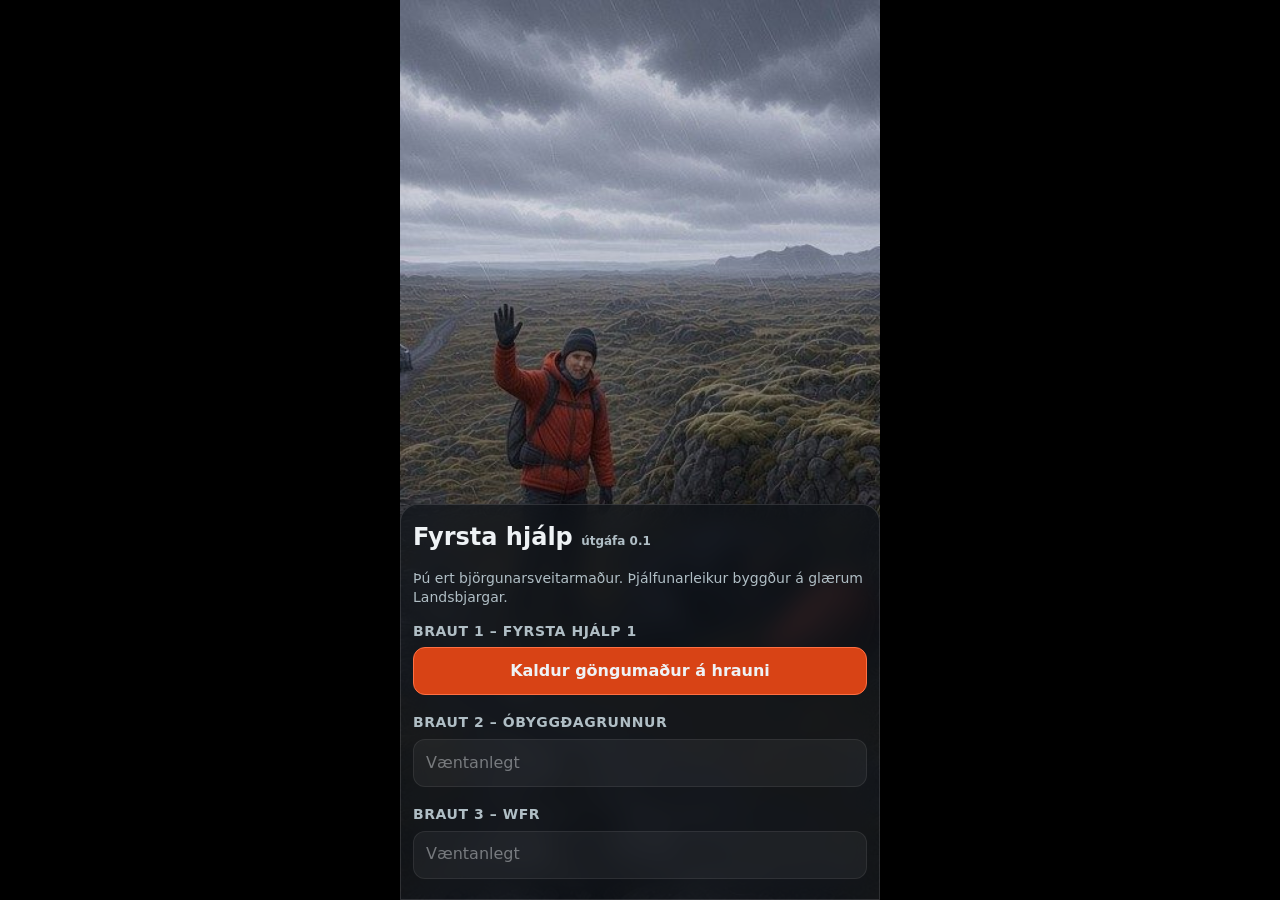
==== index.html @ 261ee788 "Útgáfa 0.1" ====
<!doctype html><html lang="is"><head><meta charset="utf-8">
<meta name="viewport" content="width=device-width,initial-scale=1,maximum-scale=1,user-scalable=no,viewport-fit=cover">
<meta name="theme-color" content="#14181d"><meta name="mobile-web-app-capable" content="yes"><meta name="apple-mobile-web-app-capable" content="yes"><meta name="apple-mobile-web-app-status-bar-style" content="black-translucent"><meta name="apple-mobile-web-app-title" content="Fyrsta hjálp">
<link rel="manifest" href="manifest.webmanifest"><link rel="apple-touch-icon" href="img/icon-192.png"><link rel="icon" href="img/icon-192.png">
<title>Fyrsta hjálp – leikur</title><link rel="stylesheet" href="style.css?v=0.1"></head>
<body><div id="app"></div><script src="scenarios/index.js?v=0.1"></script><script src="game.js?v=0.1"></script></body></html>
---- style.css ----
*{box-sizing:border-box;-webkit-tap-highlight-color:transparent}
html,body{margin:0;height:100%;overflow:hidden;background:#000;color:#eef2f5;font:16px/1.4 system-ui,-apple-system,"Segoe UI",Roboto,sans-serif;overscroll-behavior:none;-webkit-user-select:none;user-select:none}
#app{position:fixed;inset:0;margin:0 auto;max-width:480px;overflow:hidden;background:#111}
.pano{position:absolute;inset:0;overflow:hidden;touch-action:none;cursor:grab;z-index:0}
.track{position:absolute;left:0;top:0;height:100%;will-change:transform}
.track img{height:100%;width:auto;display:block;pointer-events:none;-webkit-user-drag:none}
.hot{position:absolute;width:48px;height:48px;min-height:48px;margin:-24px 0 0 -24px;border-radius:50%;border:3px solid #fff;background:rgba(230,80,40,.85);color:#fff;font-weight:700;font-size:18px;padding:0;text-align:center;box-shadow:0 0 0 0 rgba(255,255,255,.7);animation:pulse 2s infinite}
.hot.seen{background:rgba(40,150,90,.85);animation:none}
@keyframes pulse{70%{box-shadow:0 0 0 14px rgba(255,255,255,0)}100%{box-shadow:0 0 0 0 rgba(255,255,255,0)}}
.glass{background:rgba(14,18,24,.72);-webkit-backdrop-filter:blur(12px);backdrop-filter:blur(12px);border:1px solid rgba(255,255,255,.12)}
.hud{position:absolute;z-index:3;left:8px;top:calc(env(safe-area-inset-top) + 8px);display:flex;gap:4px;flex-wrap:wrap;max-width:calc(100% - 16px);pointer-events:none}
.hud span{border-radius:14px;padding:3px 9px;font-size:13px}
.panbar{position:absolute;z-index:2;left:50%;transform:translateX(-50%);bottom:calc(env(safe-area-inset-bottom) + 66px);width:90px;height:5px;border-radius:3px;background:rgba(255,255,255,.25);pointer-events:none}
.panbar i{position:absolute;top:0;height:100%;border-radius:3px;background:rgba(255,255,255,.85)}
.swipehint{position:absolute;z-index:2;left:50%;transform:translateX(-50%);bottom:calc(env(safe-area-inset-bottom) + 76px);font-size:12px;color:#fff;text-shadow:0 1px 3px #000;pointer-events:none;white-space:nowrap}
.drawer{position:absolute;z-index:4;left:0;right:0;bottom:0;height:88dvh;display:flex;flex-direction:column;border-radius:18px 18px 0 0;transition:transform .28s cubic-bezier(.2,.8,.2,1);will-change:transform}
.drawer.drag{transition:none}
.grab{flex:none;height:56px;min-height:56px;width:100%;margin:0;border:0;border-radius:18px 18px 0 0;background:none;display:flex;flex-direction:column;align-items:center;justify-content:center;gap:3px;padding:4px 12px 0;touch-action:none;text-align:center}
.grab .bars{width:42px;height:14px;display:flex;flex-direction:column;justify-content:space-between}
.grab .bars b{display:block;height:3px;border-radius:2px;background:rgba(255,255,255,.75)}
.grab .lbl{font-size:12px;color:#cfd8dc;max-width:100%;overflow:hidden;text-overflow:ellipsis;white-space:nowrap}
.badge{display:inline-block;min-width:18px;height:18px;line-height:18px;border-radius:9px;background:#e53935;color:#fff;font-size:11px;font-weight:700;padding:0 5px;margin-right:6px}
.dbody{flex:1;overflow-y:auto;overscroll-behavior:contain;-webkit-overflow-scrolling:touch;min-height:0;padding:0 12px calc(env(safe-area-inset-bottom) + 12px)}
.msg{background:rgba(255,255,255,.08);border-left:4px solid #64b5f6;border-radius:8px;padding:8px 10px;margin:0 0 8px;font-size:15px}
.msg.good{border-color:#66bb6a}.msg.bad{border-color:#ef5350}.msg.info{border-color:#ffb74d}
h1{margin:0 0 4px;font-size:24px}h3{margin:10px 0 6px;font-size:14px;color:#b0bec5;text-transform:uppercase;letter-spacing:.04em}
button{font:inherit;color:#eef2f5;background:rgba(255,255,255,.1);border:1px solid rgba(255,255,255,.18);border-radius:12px;min-height:48px;padding:10px 12px;width:100%;margin:0 0 8px;text-align:left;cursor:pointer}
button:active{background:rgba(255,255,255,.22)}
button.primary{background:#d84315;border-color:#ff7043;text-align:center;font-weight:600}
button.done{opacity:.6}button:disabled{opacity:.45}
.m{color:#90a4ae;font-size:13px}
.tabs{display:flex;gap:6px;flex-wrap:wrap;margin:0 0 8px}
.tabs button{width:auto;flex:none;margin:0;border-radius:24px;padding:0 13px;text-align:center;font-size:14px}
.tabs button.on{background:#1e88e5;border-color:#64b5f6}
.res{display:flex;gap:10px;align-items:center}.res .ic{font-size:26px}.res small{display:block;color:#b0bec5;font-size:12px}
.full{position:absolute;inset:0;z-index:5;overflow-y:auto;padding:calc(env(safe-area-inset-top) + 14px) 12px calc(env(safe-area-inset-bottom) + 14px)}
.card{border-radius:14px;padding:12px;margin:0 0 10px}
.score{font-size:44px;font-weight:800}
.ok{color:#81c784}.no{color:#ef9a9a}.muted{color:#b0bec5;font-size:14px}
.step{border-top:1px solid rgba(255,255,255,.1);padding:8px 0;font-size:14px}.step .r{color:#90a4ae;font-size:12px}
table{width:100%;font-size:14px;border-collapse:collapse}td{padding:4px 0;border-top:1px solid rgba(255,255,255,.08)}td:last-child{text-align:right}
.log p{margin:0 0 6px;font-size:14px}.log .good{color:#a5d6a7}.log .bad{color:#ef9a9a}.log .info{color:#ffcc80}
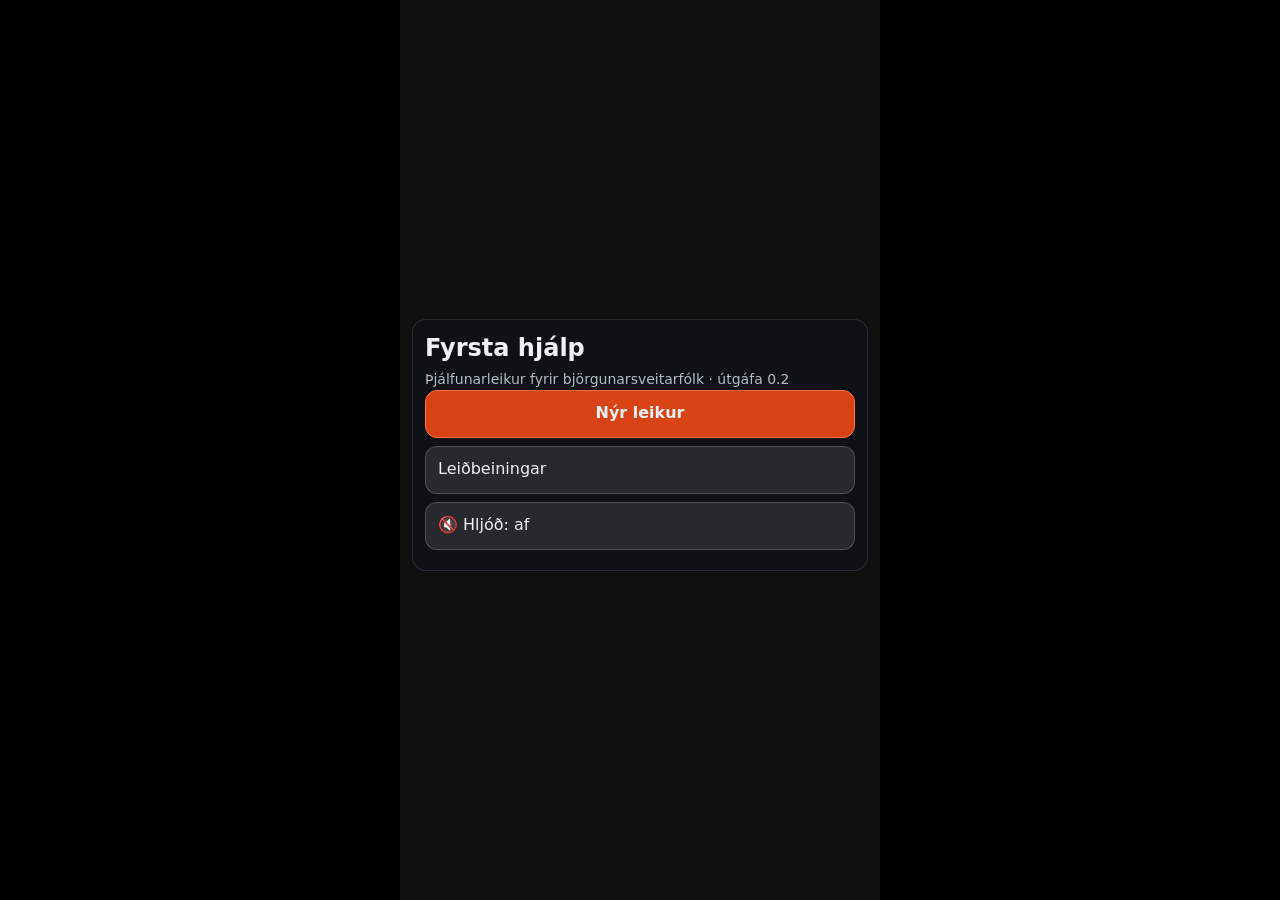
==== commit b14d80f8: "Útgáfa 0.2" ====
--- a/index.html
+++ b/index.html
@@ -1,6 +1,6 @@
 <!doctype html><html lang="is"><head><meta charset="utf-8">
 <meta name="viewport" content="width=device-width,initial-scale=1,maximum-scale=1,user-scalable=no,viewport-fit=cover">
 <meta name="theme-color" content="#14181d"><meta name="mobile-web-app-capable" content="yes"><meta name="apple-mobile-web-app-capable" content="yes"><meta name="apple-mobile-web-app-status-bar-style" content="black-translucent"><meta name="apple-mobile-web-app-title" content="Fyrsta hjálp">
-<link rel="manifest" href="manifest.webmanifest"><link rel="apple-touch-icon" href="img/icon-192.png"><link rel="icon" href="img/icon-192.png">
-<title>Fyrsta hjálp – leikur</title><link rel="stylesheet" href="style.css?v=0.1"></head>
-<body><div id="app"></div><script src="scenarios/index.js?v=0.1"></script><script src="game.js?v=0.1"></script></body></html>
+<link rel="manifest" href="manifest.webmanifest?v=0.2"><link rel="apple-touch-icon" href="img/icon-192.png?v=0.2"><link rel="icon" href="img/icon-192.png?v=0.2">
+<title>Fyrsta hjálp – leikur</title><link rel="stylesheet" href="style.css?v=0.2"></head>
+<body><div id="app"></div><script src="scenarios/index.js?v=0.2"></script><script src="game.js?v=0.2"></script></body></html>
--- a/style.css
+++ b/style.css
@@ -4,9 +4,11 @@
 .pano{position:absolute;inset:0;overflow:hidden;touch-action:none;cursor:grab;z-index:0}
 .track{position:absolute;left:0;top:0;height:100%;will-change:transform}
 .track img{height:100%;width:auto;display:block;pointer-events:none;-webkit-user-drag:none}
-.hot{position:absolute;width:48px;height:48px;min-height:48px;margin:-24px 0 0 -24px;border-radius:50%;border:3px solid #fff;background:rgba(230,80,40,.85);color:#fff;font-weight:700;font-size:18px;padding:0;text-align:center;box-shadow:0 0 0 0 rgba(255,255,255,.7);animation:pulse 2s infinite}
-.hot.seen{background:rgba(40,150,90,.85);animation:none}
-@keyframes pulse{70%{box-shadow:0 0 0 14px rgba(255,255,255,0)}100%{box-shadow:0 0 0 0 rgba(255,255,255,0)}}
+.hot{position:absolute;width:48px;height:48px;min-height:48px;margin:-24px 0 0 -24px;border-radius:50%;border:0;background:transparent;color:#fff;font-weight:700;font-size:14px;padding:0;text-align:center}
+.hot span{display:block;width:30px;height:30px;margin:9px;border-radius:50%;border:2px solid #fff;background:rgba(230,80,40,.9);line-height:26px;box-shadow:0 0 0 0 rgba(255,255,255,.7);animation:pulse 2s infinite}
+.hot.seen span{background:rgba(40,150,90,.9);animation:none}
+.hot:active{background:transparent}
+@keyframes pulse{70%{box-shadow:0 0 0 10px rgba(255,255,255,0)}100%{box-shadow:0 0 0 0 rgba(255,255,255,0)}}
 .glass{background:rgba(14,18,24,.72);-webkit-backdrop-filter:blur(12px);backdrop-filter:blur(12px);border:1px solid rgba(255,255,255,.12)}
 .hud{position:absolute;z-index:3;left:8px;top:calc(env(safe-area-inset-top) + 8px);display:flex;gap:4px;flex-wrap:wrap;max-width:calc(100% - 16px);pointer-events:none}
 .hud span{border-radius:14px;padding:3px 9px;font-size:13px}
@@ -40,3 +42,34 @@
 .step{border-top:1px solid rgba(255,255,255,.1);padding:8px 0;font-size:14px}.step .r{color:#90a4ae;font-size:12px}
 table{width:100%;font-size:14px;border-collapse:collapse}td{padding:4px 0;border-top:1px solid rgba(255,255,255,.08)}td:last-child{text-align:right}
 .log p{margin:0 0 6px;font-size:14px}.log .good{color:#a5d6a7}.log .bad{color:#ef9a9a}.log .info{color:#ffcc80}
+/* ---- 0.2 ---- */
+.hud{max-width:calc(100% - 76px)}
+.pausebtn{position:absolute;z-index:3;right:8px;top:calc(env(safe-area-inset-top) + 6px);width:48px;height:48px;min-height:48px;margin:0;padding:0;border-radius:50%;text-align:center;font-size:20px;line-height:1}
+.pano.fit{cursor:default}
+.fitbg{position:absolute;inset:-30px;background:center/cover no-repeat;filter:blur(18px) brightness(.55);transform:scale(1.05)}
+.fitbg.cover{inset:0;filter:none;transform:none}
+.stage{position:absolute;left:0;top:0}
+.stage img{width:100%;height:100%;display:block;pointer-events:none;-webkit-user-drag:none;border-radius:6px}
+#ov{position:absolute;inset:0;z-index:5;pointer-events:none}
+.pop{position:absolute;pointer-events:auto;max-width:min(320px,calc(100% - 20px));width:max-content;padding:10px 13px 6px;font-size:15px;line-height:1.35;animation:popin .16s ease-out}
+.pop.card{background:#1b232c;border:2px solid rgba(255,255,255,.35);border-radius:12px;color:#eef2f5;box-shadow:0 6px 22px rgba(0,0,0,.5)}
+.pop.card.top{border-left:5px solid #64b5f6}
+.pop.bubble{background:#fffdf5;color:#15181b;border:3px solid #15181b;border-radius:22px;font-family:"Chalkboard SE","Comic Neue","Comic Sans MS",system-ui,sans-serif;box-shadow:4px 5px 0 rgba(0,0,0,.45)}
+.pop .tail{position:absolute;width:18px;height:18px;background:inherit;border:inherit;border-radius:0;transform:rotate(45deg)}
+.pop .tail.down{bottom:-11px;border-top:0;border-left:0}
+.pop .tail.up{top:-11px;border-bottom:0;border-right:0}
+.pop.bubble .tail.down{bottom:-12px}.pop.bubble .tail.up{top:-12px}
+.pop .who{font-weight:700;font-size:13px;opacity:.75;margin-bottom:2px}
+.pop .say{font-size:13px;font-style:italic;opacity:.7;margin-bottom:4px}
+.pop .reply{font-size:16px;font-weight:600}
+.pop .note{font-size:13px;opacity:.75;margin-top:5px}
+.pop .ln{margin:0 0 5px}.pop .ln.good{color:#a5d6a7}.pop .ln.bad{color:#ef9a9a}.pop .ln.info{color:#ffcc80}.pop .ln.h{font-weight:700}
+.pop .close-hint{font-size:11px;opacity:.55;text-align:right;margin-top:4px}
+@keyframes popin{from{opacity:0;transform:scale(.92)}to{opacity:1;transform:none}}
+.full.menu{display:flex;flex-direction:column;justify-content:center}
+.overlay{z-index:8;background:rgba(0,0,0,.55);display:flex;flex-direction:column;justify-content:center}
+.overlay .card{max-height:100%;overflow-y:auto}
+input[type=text]{font:inherit;font-size:18px;width:100%;min-height:52px;padding:10px 14px;margin:6px 0 10px;border-radius:12px;border:1px solid rgba(255,255,255,.3);background:rgba(255,255,255,.1);color:#fff;-webkit-user-select:text;user-select:text}
+input[type=text]::placeholder{color:#90a4ae}
+.full button{margin-bottom:8px}
+.pop.bubble .events{margin-top:6px;padding:6px 8px;border-radius:10px;background:#1b232c;color:#eef2f5;font-family:system-ui,sans-serif;font-size:13px}
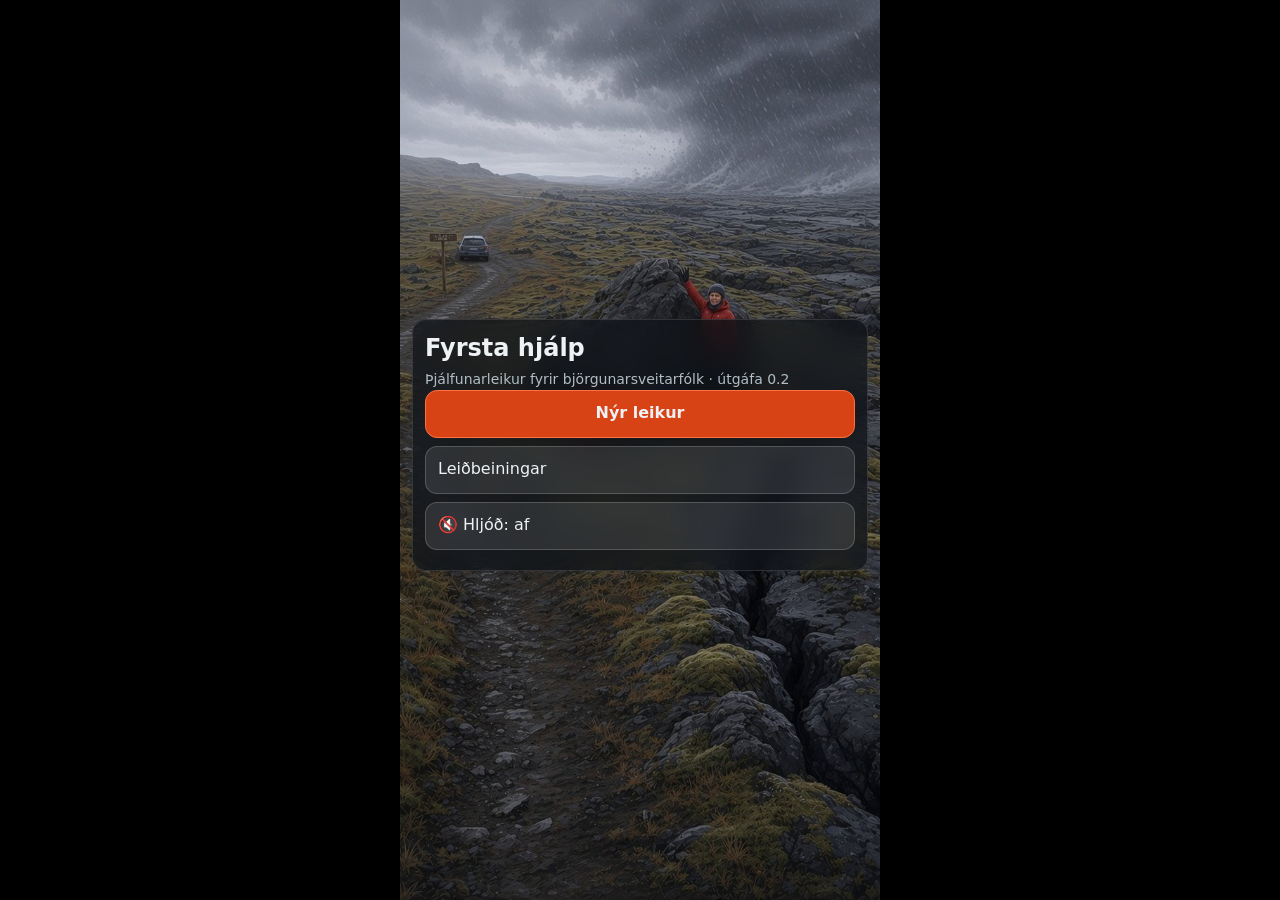
==== commit c6afc4fd: "Ný skyndiminnisútgáfa" ====
--- a/index.html
+++ b/index.html
@@ -1,6 +1,6 @@
 <!doctype html><html lang="is"><head><meta charset="utf-8">
 <meta name="viewport" content="width=device-width,initial-scale=1,maximum-scale=1,user-scalable=no,viewport-fit=cover">
 <meta name="theme-color" content="#14181d"><meta name="mobile-web-app-capable" content="yes"><meta name="apple-mobile-web-app-capable" content="yes"><meta name="apple-mobile-web-app-status-bar-style" content="black-translucent"><meta name="apple-mobile-web-app-title" content="Fyrsta hjálp">
-<link rel="manifest" href="manifest.webmanifest?v=0.2"><link rel="apple-touch-icon" href="img/icon-192.png?v=0.2"><link rel="icon" href="img/icon-192.png?v=0.2">
-<title>Fyrsta hjálp – leikur</title><link rel="stylesheet" href="style.css?v=0.2"></head>
-<body><div id="app"></div><script src="scenarios/index.js?v=0.2"></script><script src="game.js?v=0.2"></script></body></html>
+<link rel="manifest" href="manifest.webmanifest?v=0.2.1"><link rel="apple-touch-icon" href="img/icon-192.png?v=0.2.1"><link rel="icon" href="img/icon-192.png?v=0.2.1">
+<title>Fyrsta hjálp – leikur</title><link rel="stylesheet" href="style.css?v=0.2.1"></head>
+<body><div id="app"></div><script src="scenarios/index.js?v=0.2.1"></script><script src="game.js?v=0.2.1"></script></body></html>
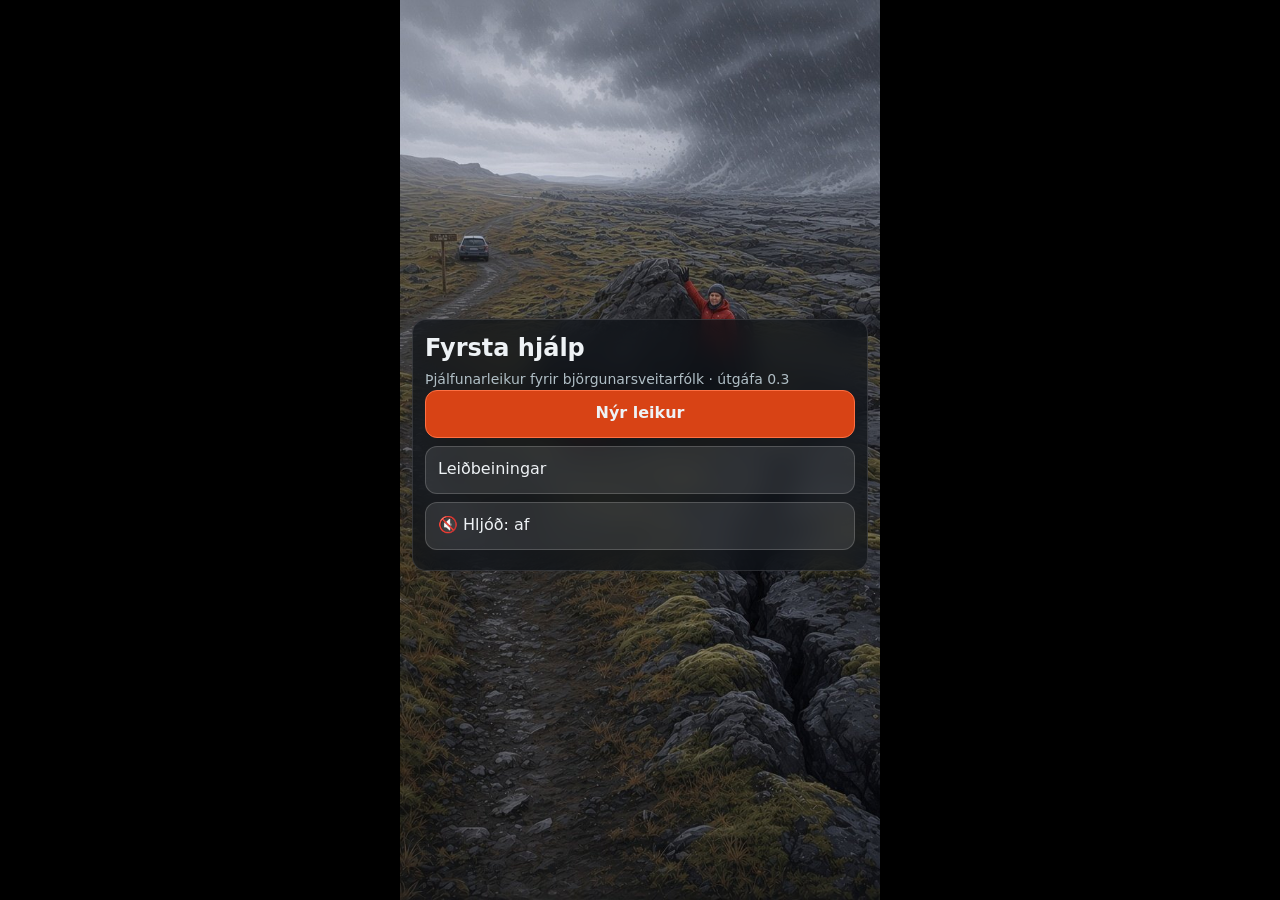
==== commit 03d79377: "Útgáfa 0.3" ====
--- a/index.html
+++ b/index.html
@@ -1,6 +1,6 @@
 <!doctype html><html lang="is"><head><meta charset="utf-8">
 <meta name="viewport" content="width=device-width,initial-scale=1,maximum-scale=1,user-scalable=no,viewport-fit=cover">
 <meta name="theme-color" content="#14181d"><meta name="mobile-web-app-capable" content="yes"><meta name="apple-mobile-web-app-capable" content="yes"><meta name="apple-mobile-web-app-status-bar-style" content="black-translucent"><meta name="apple-mobile-web-app-title" content="Fyrsta hjálp">
-<link rel="manifest" href="manifest.webmanifest?v=0.2.1"><link rel="apple-touch-icon" href="img/icon-192.png?v=0.2.1"><link rel="icon" href="img/icon-192.png?v=0.2.1">
-<title>Fyrsta hjálp – leikur</title><link rel="stylesheet" href="style.css?v=0.2.1"></head>
-<body><div id="app"></div><script src="scenarios/index.js?v=0.2.1"></script><script src="game.js?v=0.2.1"></script></body></html>
+<link rel="manifest" href="manifest.webmanifest?v=0.3"><link rel="apple-touch-icon" href="img/icon-192.png?v=0.3"><link rel="icon" href="img/icon-192.png?v=0.3">
+<title>Fyrsta hjálp – leikur</title><link rel="stylesheet" href="style.css?v=0.3"></head>
+<body><div id="app"></div><script src="scenarios/index.js?v=0.3"></script><script src="game.js?v=0.3"></script></body></html>
--- a/style.css
+++ b/style.css
@@ -73,3 +73,24 @@
 input[type=text]::placeholder{color:#90a4ae}
 .full button{margin-bottom:8px}
 .pop.bubble .events{margin-top:6px;padding:6px 8px;border-radius:10px;background:#1b232c;color:#eef2f5;font-family:system-ui,sans-serif;font-size:13px}
+/* ---- 0.3 ---- */
+.mini{position:absolute;z-index:3;right:8px;top:62px;width:180px;height:51px;border-radius:8px;border:2px solid rgba(255,255,255,.75);overflow:hidden;box-shadow:0 2px 10px rgba(0,0,0,.55);touch-action:none;cursor:pointer;background:#000}
+.mini .mimg{position:absolute;inset:0;background:center/100% 100% no-repeat;opacity:.9}
+.mini b{position:absolute;width:13px;height:13px;margin:-6.5px 0 0 -6.5px;border-radius:50%;background:#e65028;border:1px solid #fff;color:#fff;font-size:8px;line-height:11px;text-align:center;font-weight:700;pointer-events:none}
+.mini b.seen{background:#28965a}
+.mini .mview{position:absolute;top:0;bottom:0;border:2px solid #ffd54f;border-radius:4px;background:rgba(255,213,79,.12);box-shadow:0 0 0 999px rgba(0,0,0,.28);pointer-events:none}
+.more{position:absolute;left:0;right:0;z-index:2;height:44px;display:flex;align-items:flex-end;justify-content:center;padding-bottom:calc(env(safe-area-inset-bottom) + 4px);font-size:12px;color:#ffe082;font-weight:600;background:linear-gradient(to bottom,rgba(14,18,24,0),rgba(14,18,24,.95) 70%);pointer-events:none;opacity:0;transition:opacity .2s}
+.more.on{opacity:1}
+.dbody{flex:none;padding-bottom:calc(env(safe-area-inset-bottom) + 40px)}
+.pop .tail.left{left:-11px;border-top:0;border-right:0}
+.pop .tail.right{right:-11px;border-bottom:0;border-left:0}
+.pop.bubble .tail.left{left:-12px}.pop.bubble .tail.right{right:-12px}
+.missing{border:2px solid #ffb74d}
+.missing h2{margin:0 0 6px;font-size:20px;color:#ffcc80}
+.missing.perfect{border-color:#81c784}.missing.perfect h2{color:#a5d6a7}
+.lost{border-top:1px solid rgba(255,255,255,.12);padding:8px 0;font-size:14px}
+.lost .lh{display:flex;justify-content:space-between;gap:8px;align-items:baseline}
+.lost .lp{flex:none;font-size:18px;font-weight:800;color:#ef9a9a}
+.lost .lw{color:#ef9a9a;margin-top:3px}.lost .lt{color:#a5d6a7;margin-top:3px}
+.mini{transition:opacity .15s}
+.popon .mini{opacity:0;pointer-events:none}
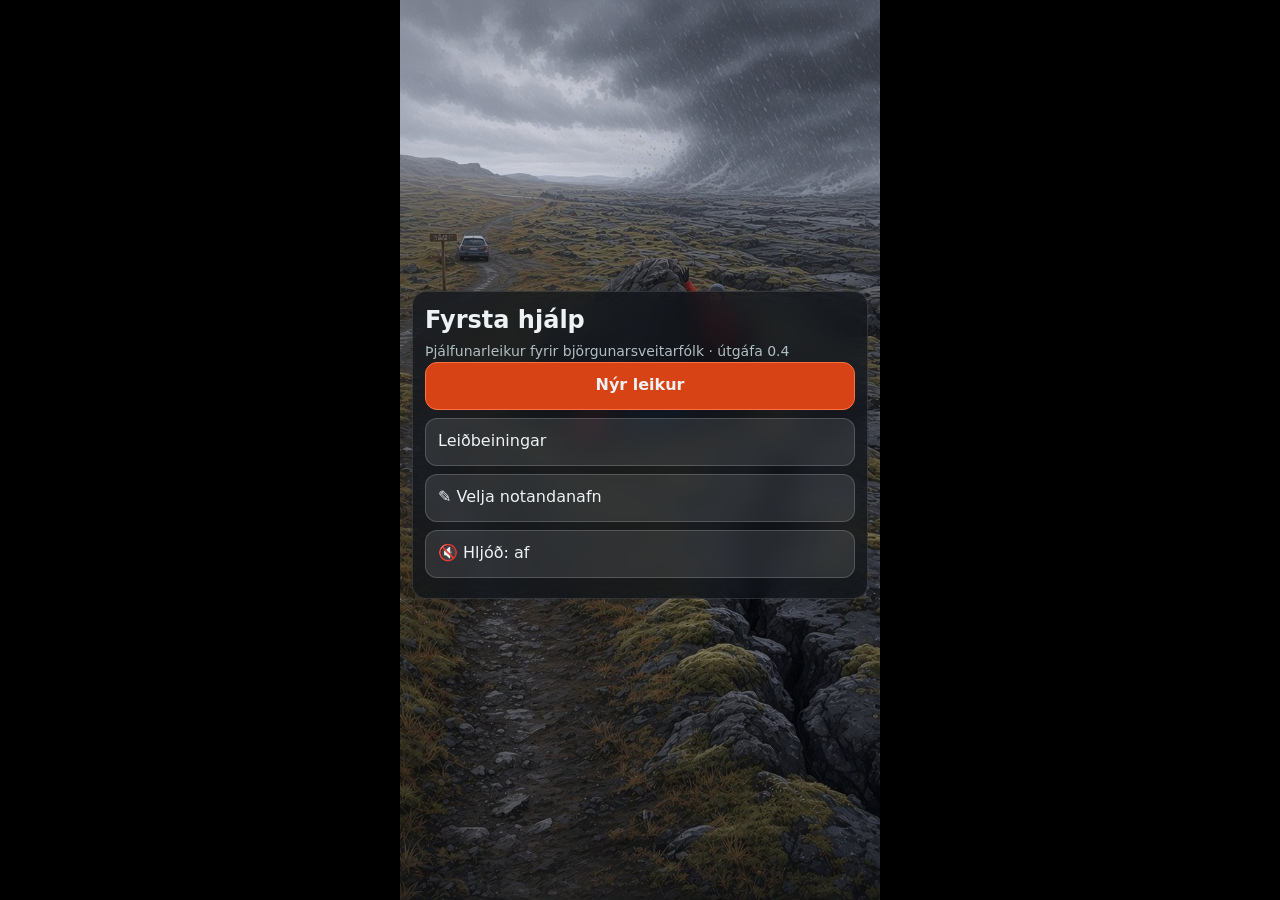
==== commit 0efbc57e: "Slóð eftir útgáfu: rót vísar á 0.4" ====
--- a/index.html
+++ b/index.html
@@ -1,6 +1,10 @@
 <!doctype html><html lang="is"><head><meta charset="utf-8">
-<meta name="viewport" content="width=device-width,initial-scale=1,maximum-scale=1,user-scalable=no,viewport-fit=cover">
-<meta name="theme-color" content="#14181d"><meta name="mobile-web-app-capable" content="yes"><meta name="apple-mobile-web-app-capable" content="yes"><meta name="apple-mobile-web-app-status-bar-style" content="black-translucent"><meta name="apple-mobile-web-app-title" content="Fyrsta hjálp">
-<link rel="manifest" href="manifest.webmanifest?v=0.3"><link rel="apple-touch-icon" href="img/icon-192.png?v=0.3"><link rel="icon" href="img/icon-192.png?v=0.3">
-<title>Fyrsta hjálp – leikur</title><link rel="stylesheet" href="style.css?v=0.3"></head>
-<body><div id="app"></div><script src="scenarios/index.js?v=0.3"></script><script src="game.js?v=0.3"></script></body></html>
+<meta name="viewport" content="width=device-width,initial-scale=1">
+<meta name="theme-color" content="#14181d">
+<link rel="manifest" href="manifest.webmanifest"><link rel="icon" href="img/icon-192.png"><link rel="apple-touch-icon" href="img/icon-192.png">
+<title>Fyrsta hjálp – leikur</title>
+<script>location.replace('./0.4/'+location.search+location.hash);</script>
+<meta http-equiv="refresh" content="0; url=./0.4/">
+<link rel="canonical" href="./0.4/">
+<style>body{background:#14181d;color:#eef2f5;font-family:system-ui,sans-serif;text-align:center;padding:3em 1em}a{color:#64b5f6}</style>
+</head><body><p>Fer í nýjustu útgáfu leiksins…</p><p><a href="./0.4/">Opna Fyrsta hjálp (útgáfa 0.4)</a></p></body></html>
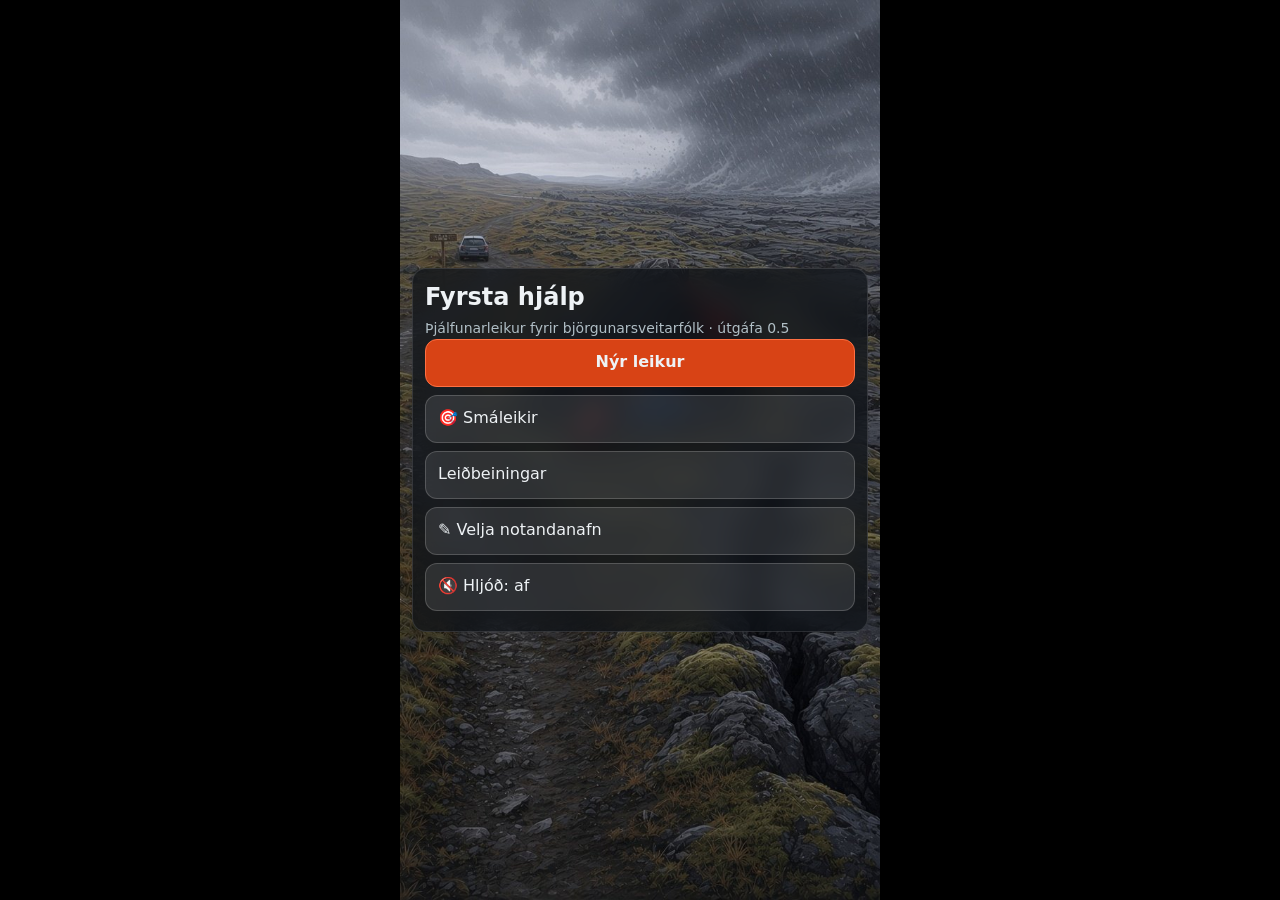
==== commit ee871eca: "Útgáfa 0.5: rót vísar á 0.5" ====
--- a/index.html
+++ b/index.html
@@ -3,8 +3,8 @@
 <meta name="theme-color" content="#14181d">
 <link rel="manifest" href="manifest.webmanifest"><link rel="icon" href="img/icon-192.png"><link rel="apple-touch-icon" href="img/icon-192.png">
 <title>Fyrsta hjálp – leikur</title>
-<script>location.replace('./0.4/'+location.search+location.hash);</script>
-<meta http-equiv="refresh" content="0; url=./0.4/">
-<link rel="canonical" href="./0.4/">
+<script>location.replace('./0.5/'+location.search+location.hash);</script>
+<meta http-equiv="refresh" content="0; url=./0.5/">
+<link rel="canonical" href="./0.5/">
 <style>body{background:#14181d;color:#eef2f5;font-family:system-ui,sans-serif;text-align:center;padding:3em 1em}a{color:#64b5f6}</style>
-</head><body><p>Fer í nýjustu útgáfu leiksins…</p><p><a href="./0.4/">Opna Fyrsta hjálp (útgáfa 0.4)</a></p></body></html>
+</head><body><p>Fer í nýjustu útgáfu leiksins…</p><p><a href="./0.5/">Opna Fyrsta hjálp (útgáfa 0.5)</a></p></body></html>
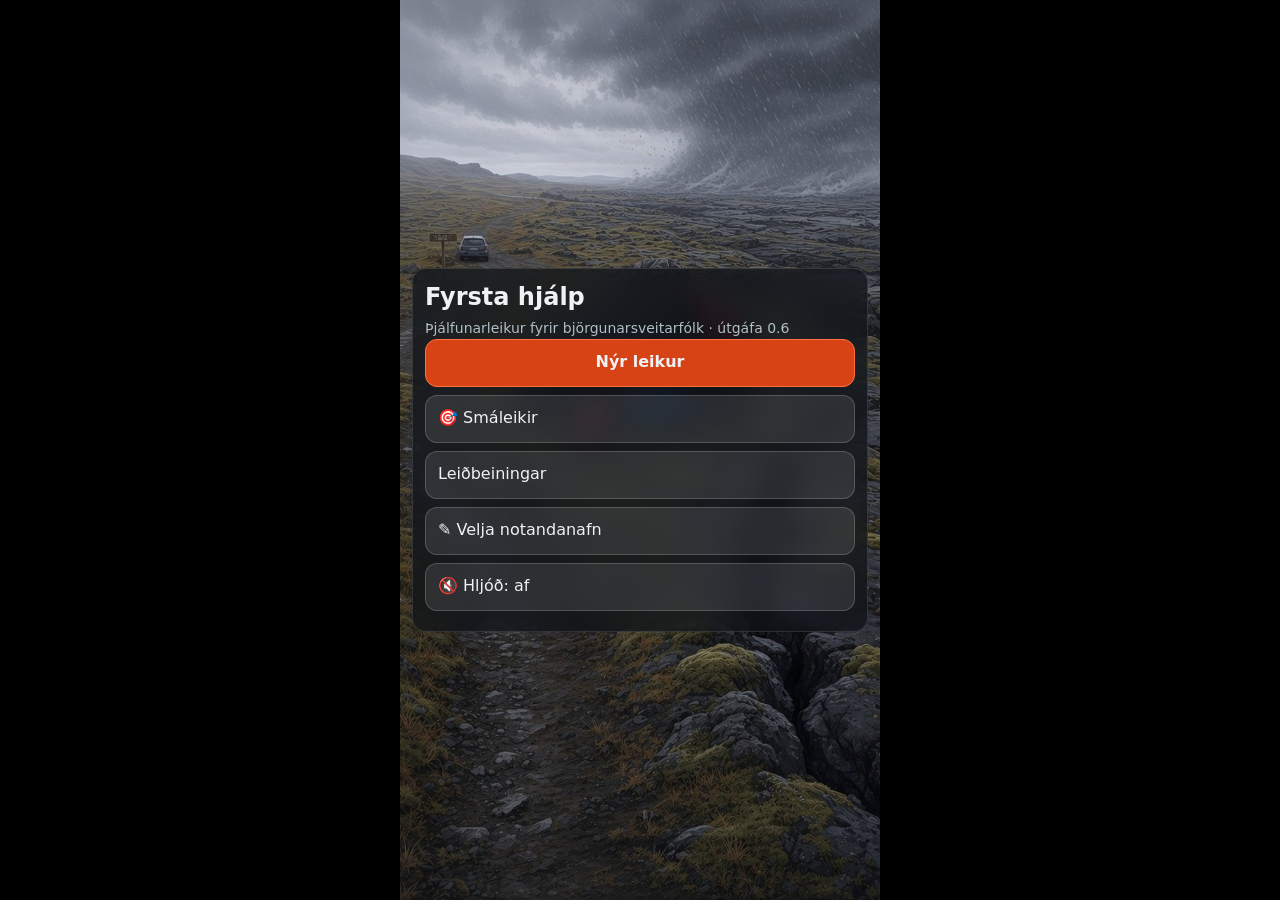
==== commit fb33e6db: "Útgáfa 0.6: rót vísar á 0.6" ====
--- a/index.html
+++ b/index.html
@@ -3,8 +3,8 @@
 <meta name="theme-color" content="#14181d">
 <link rel="manifest" href="manifest.webmanifest"><link rel="icon" href="img/icon-192.png"><link rel="apple-touch-icon" href="img/icon-192.png">
 <title>Fyrsta hjálp – leikur</title>
-<script>location.replace('./0.5/'+location.search+location.hash);</script>
-<meta http-equiv="refresh" content="0; url=./0.5/">
-<link rel="canonical" href="./0.5/">
+<script>location.replace('./0.6/'+location.search+location.hash);</script>
+<meta http-equiv="refresh" content="0; url=./0.6/">
+<link rel="canonical" href="./0.6/">
 <style>body{background:#14181d;color:#eef2f5;font-family:system-ui,sans-serif;text-align:center;padding:3em 1em}a{color:#64b5f6}</style>
-</head><body><p>Fer í nýjustu útgáfu leiksins…</p><p><a href="./0.5/">Opna Fyrsta hjálp (útgáfa 0.5)</a></p></body></html>
+</head><body><p>Fer í nýjustu útgáfu leiksins…</p><p><a href="./0.6/">Opna Fyrsta hjálp (útgáfa 0.6)</a></p></body></html>
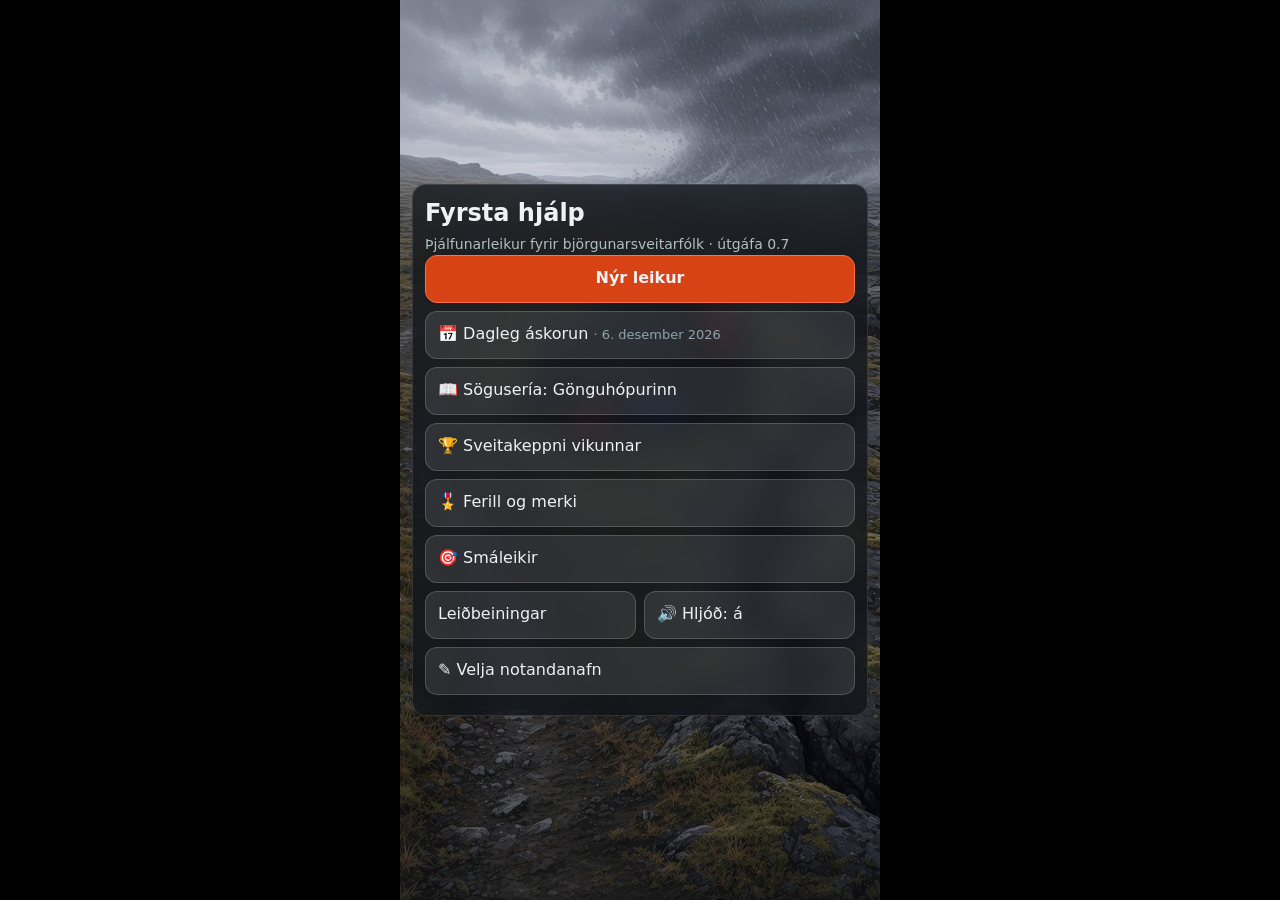
==== commit b1d920d3: "Rót vísar á 0.7" ====
--- a/index.html
+++ b/index.html
@@ -3,8 +3,8 @@
 <meta name="theme-color" content="#14181d">
 <link rel="manifest" href="manifest.webmanifest"><link rel="icon" href="img/icon-192.png"><link rel="apple-touch-icon" href="img/icon-192.png">
 <title>Fyrsta hjálp – leikur</title>
-<script>location.replace('./0.6/'+location.search+location.hash);</script>
-<meta http-equiv="refresh" content="0; url=./0.6/">
-<link rel="canonical" href="./0.6/">
+<script>location.replace('./0.7/'+location.search+location.hash);</script>
+<meta http-equiv="refresh" content="0; url=./0.7/">
+<link rel="canonical" href="./0.7/">
 <style>body{background:#14181d;color:#eef2f5;font-family:system-ui,sans-serif;text-align:center;padding:3em 1em}a{color:#64b5f6}</style>
-</head><body><p>Fer í nýjustu útgáfu leiksins…</p><p><a href="./0.6/">Opna Fyrsta hjálp (útgáfa 0.6)</a></p></body></html>
+</head><body><p>Fer í nýjustu útgáfu leiksins…</p><p><a href="./0.7/">Opna Fyrsta hjálp (útgáfa 0.7)</a></p></body></html>
